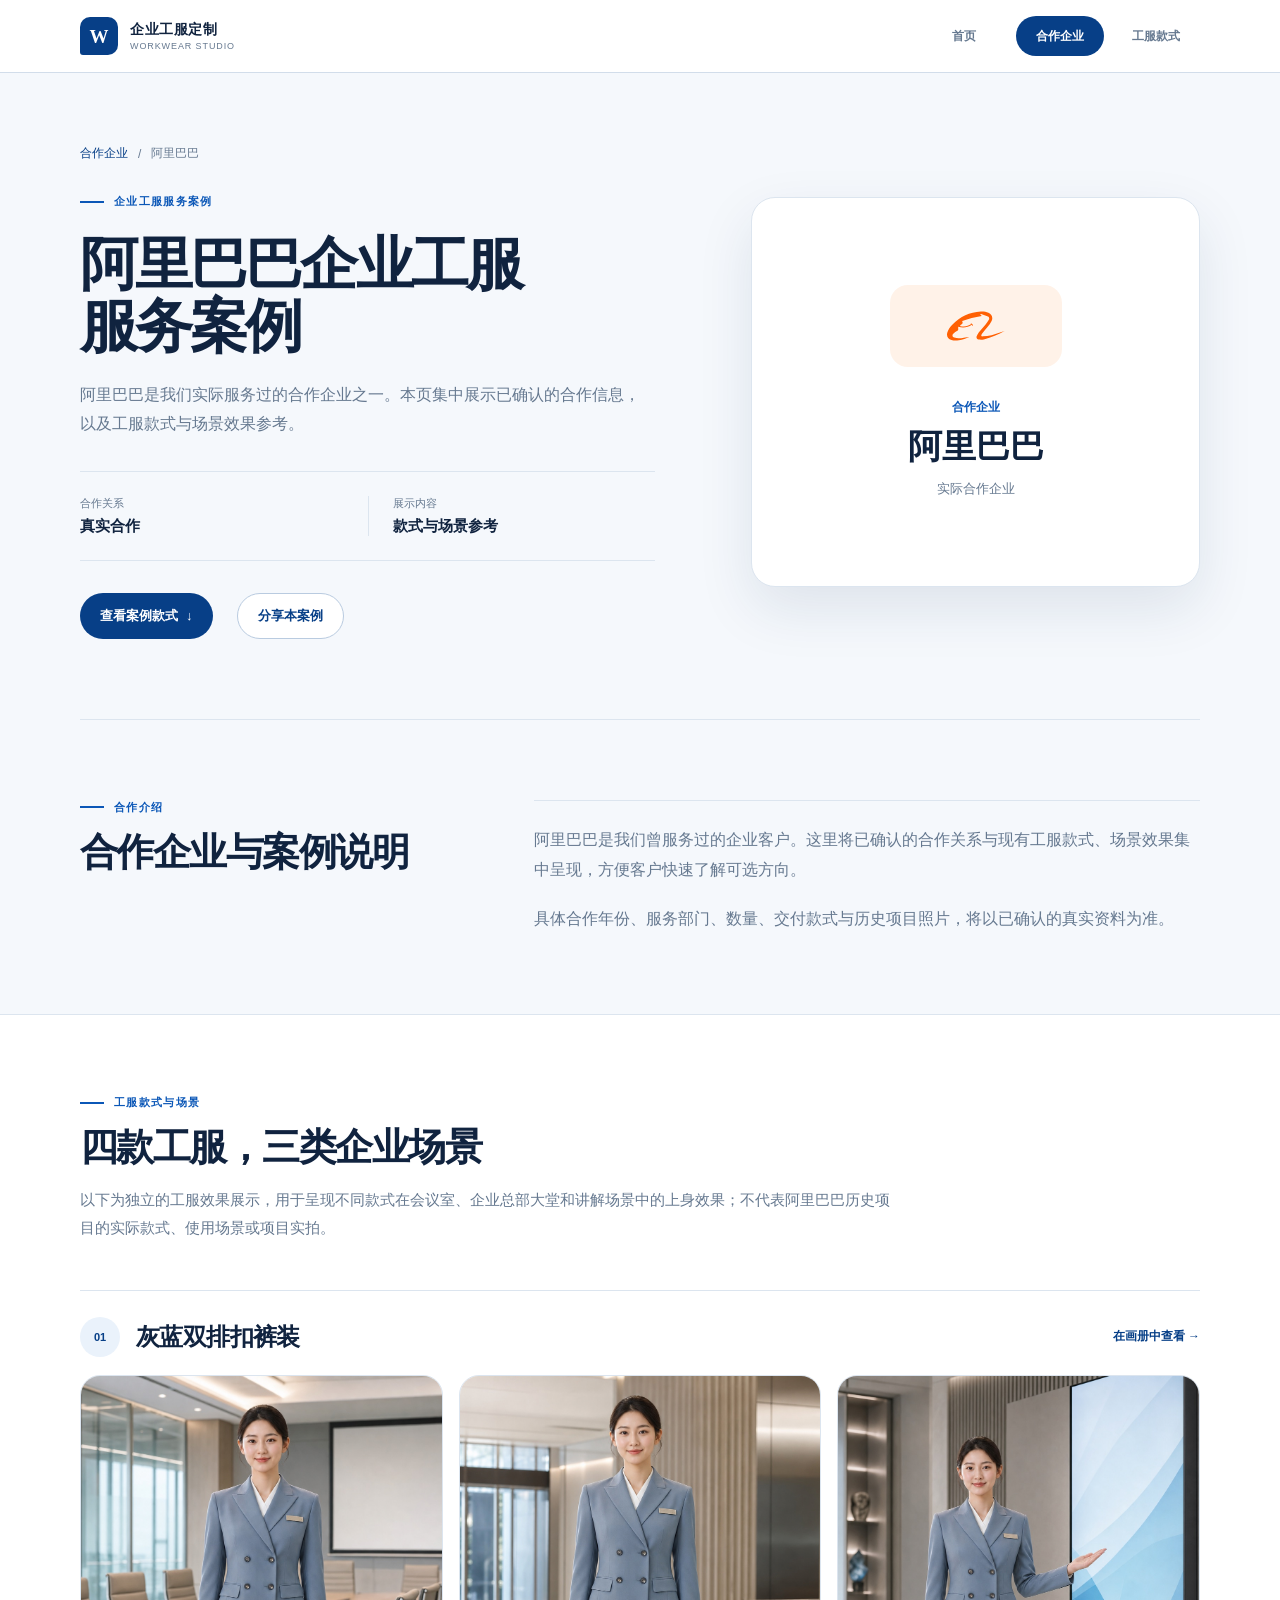
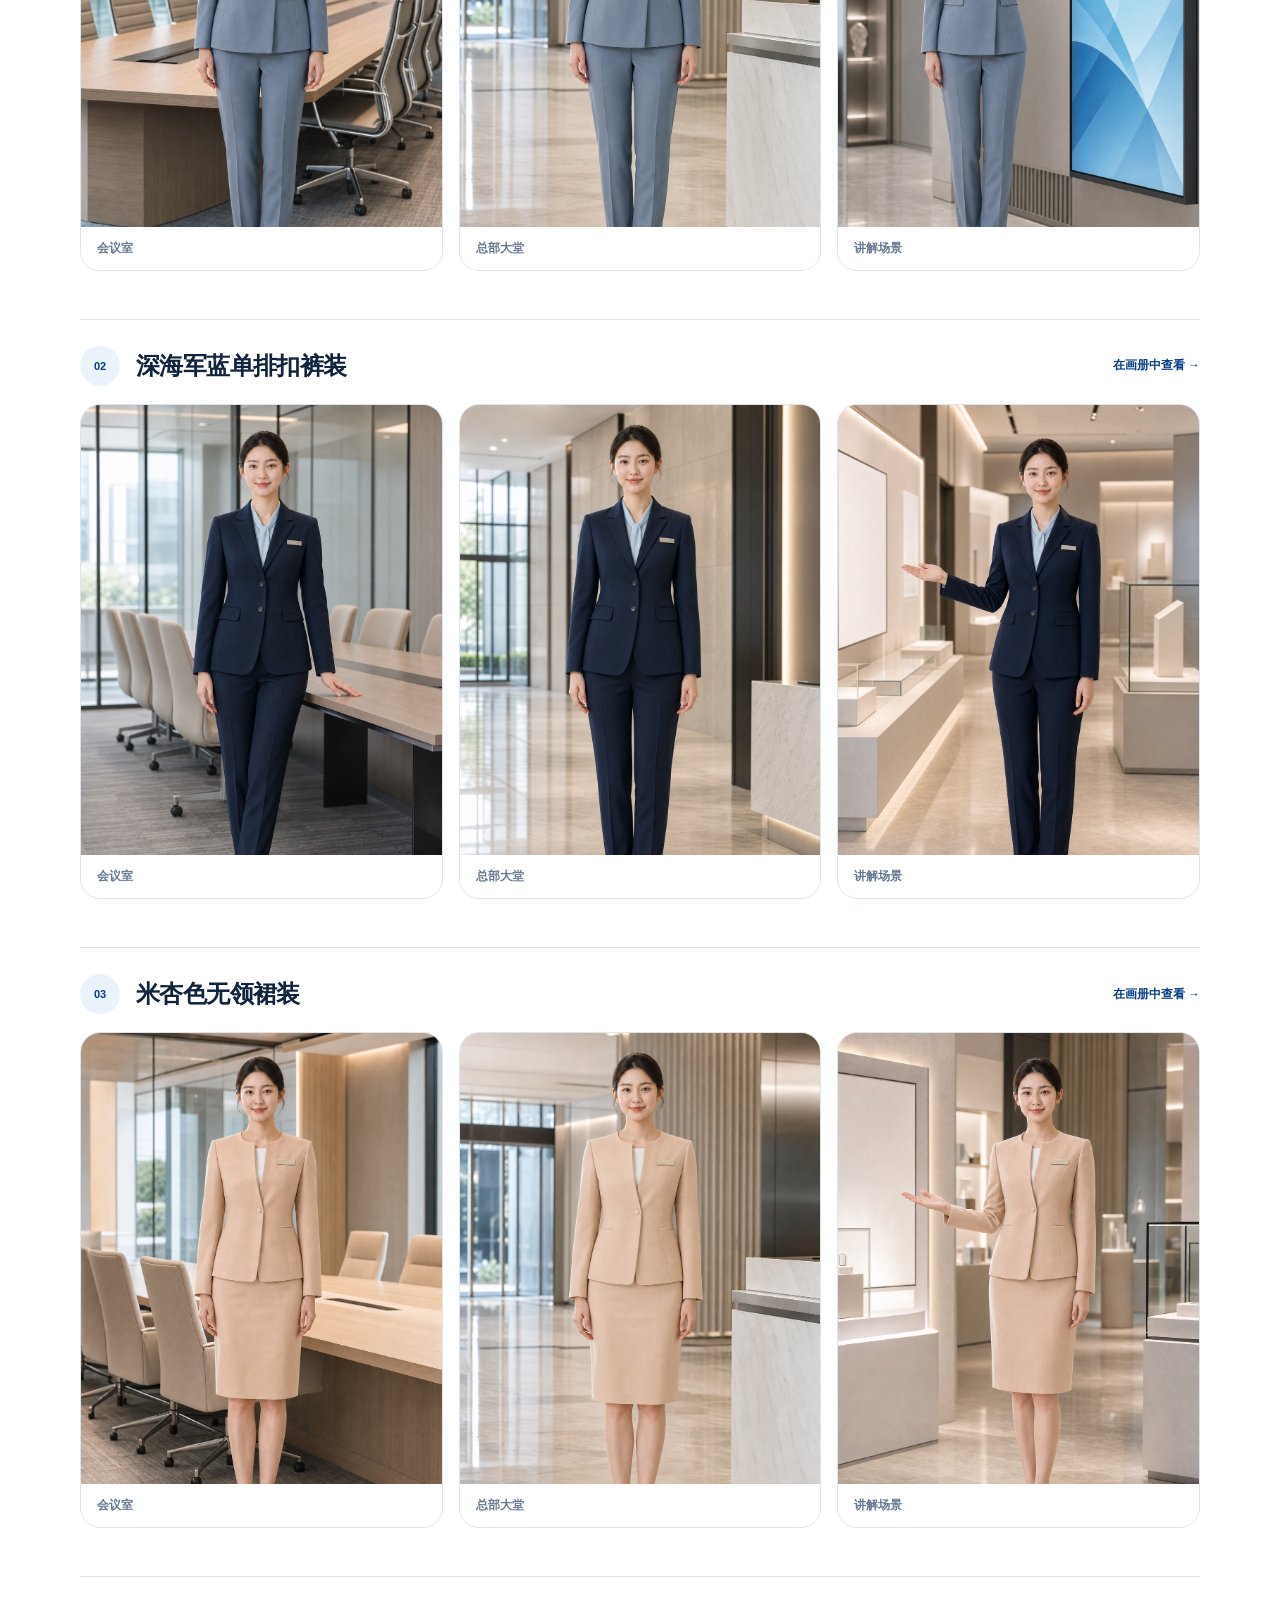
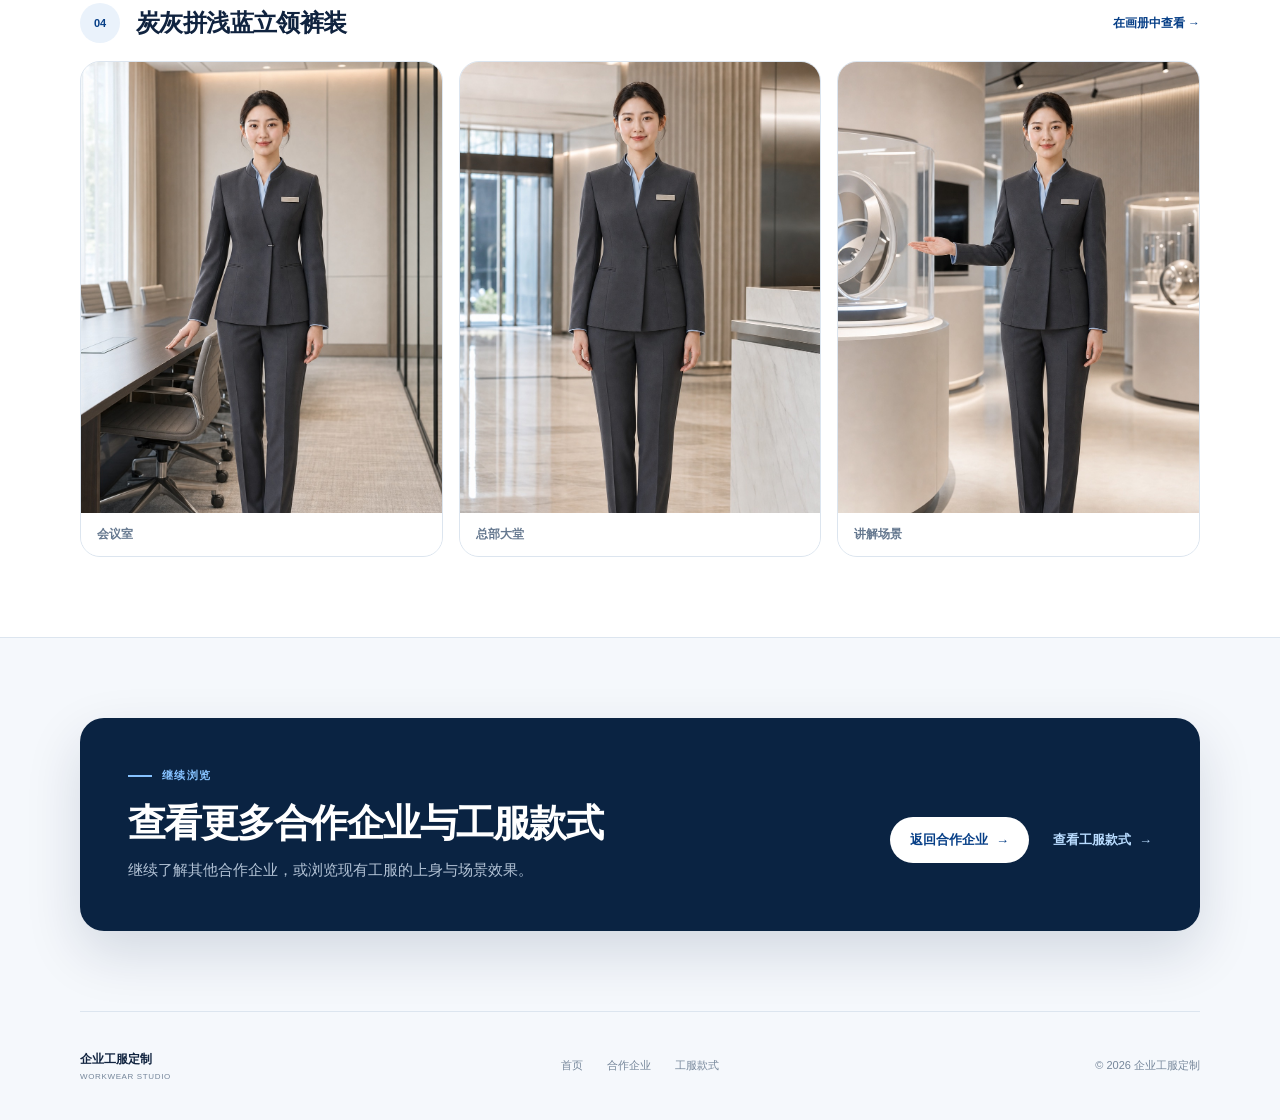
==== case-alibaba.html @ e7c402fd "完善企业案例并统一整站视觉" ====
<!doctype html>
<html lang="zh-CN">
  <head>
    <meta charset="utf-8" />
    <meta name="viewport" content="width=device-width, initial-scale=1, viewport-fit=cover" />
    <meta name="theme-color" content="#073f87" />
    <meta name="description" content="阿里巴巴企业工服服务合作案例。" />
    <meta property="og:title" content="阿里巴巴企业工服服务案例" />
    <meta property="og:description" content="查看阿里巴巴合作信息与工服款式、场景效果参考。" />
    <meta property="og:type" content="article" />
    <meta property="og:url" content="https://tingyangyan1998-web.github.io/case-alibaba.html" />
    <title>阿里巴巴企业工服服务案例</title>
    <link rel="stylesheet" href="cases.css" />
    <link rel="stylesheet" href="site-shell.css" />
    <script src="cases.js" defer></script>
  </head>
  <body>
    <a class="skip-link" href="#main">跳到案例内容</a>

    <header class="portfolio-header global-header">
      <div class="portfolio-nav global-nav">
        <a class="portfolio-brand global-brand" href="index.html" aria-label="返回网站首页">
          <span class="portfolio-mark global-mark" aria-hidden="true">W</span>
          <span class="brand-copy global-brand-copy"><b>企业工服定制</b><small>WORKWEAR STUDIO</small></span>
        </a>
        <nav class="global-tabs" aria-label="主导航">
          <a href="index.html">首页</a>
          <a class="is-active" href="cases.html" aria-current="location">合作企业</a>
          <a href="lookbook.html">工服款式</a>
        </nav>
      </div>
    </header>

    <main id="main">
      <section class="case-hero section-shell">
        <div class="case-hero-copy">
          <nav class="breadcrumb" aria-label="面包屑">
            <a href="cases.html">合作企业</a><span>/</span><span>阿里巴巴</span>
          </nav>
          <p class="overline">企业工服服务案例</p>
          <h1 class="global-page-title">阿里巴巴企业工服<br />服务案例</h1>
          <p class="case-hero-lead global-page-lead">阿里巴巴是我们实际服务过的合作企业之一。本页集中展示已确认的合作信息，以及工服款式与场景效果参考。</p>
          <dl class="case-facts">
            <div><dt>合作关系</dt><dd>真实合作</dd></div>
            <div><dt>展示内容</dt><dd>款式与场景参考</dd></div>
          </dl>
          <div class="case-hero-actions">
            <a class="primary-button" href="#caseGallery">查看案例款式 <span>↓</span></a>
            <button class="outline-button" type="button" data-share>分享本案例</button>
          </div>
        </div>

        <div class="company-identity" aria-label="阿里巴巴合作企业标识">
          <span class="identity-logo identity-logo--alibaba"><img src="brand/alibaba.svg" alt="阿里巴巴 Logo" /></span>
          <p>合作企业</p>
          <h2>阿里巴巴</h2>
          <span>实际合作企业</span>
        </div>
      </section>

      <section class="case-content section-shell" aria-labelledby="introTitle">
        <div class="chapter-intro">
          <p class="overline">合作介绍</p>
          <h2 id="introTitle">合作企业与案例说明</h2>
        </div>
        <div class="case-story">
          <p>阿里巴巴是我们曾服务过的企业客户。这里将已确认的合作关系与现有工服款式、场景效果集中呈现，方便客户快速了解可选方向。</p>
          <p>具体合作年份、服务部门、数量、交付款式与历史项目照片，将以已确认的真实资料为准。</p>
        </div>
      </section>

      <section id="caseGallery" class="case-reference" aria-labelledby="referenceTitle">
        <div class="section-shell">
          <div class="reference-heading">
            <p class="overline">工服款式与场景</p>
            <h2 id="referenceTitle">四款工服，三类企业场景</h2>
            <p>以下为独立的工服效果展示，用于呈现不同款式在会议室、企业总部大堂和讲解场景中的上身效果；不代表阿里巴巴历史项目的实际款式、使用场景或项目实拍。</p>
          </div>

          <div class="reference-catalog">
            <article class="reference-style">
              <header><span>01</span><h3>灰蓝双排扣裤装</h3><a href="lookbook.html#style=1&scene=lobby">在画册中查看 →</a></header>
              <div class="reference-scenes">
                <figure><img src="uniform-01-meeting.jpg" alt="灰蓝双排扣裤装会议室效果" loading="lazy" /><figcaption>会议室</figcaption></figure>
                <figure><img src="uniform-01-lobby.jpg" alt="灰蓝双排扣裤装总部大堂效果" loading="lazy" /><figcaption>总部大堂</figcaption></figure>
                <figure><img src="uniform-01-presentation.jpg" alt="灰蓝双排扣裤装讲解场景效果" loading="lazy" /><figcaption>讲解场景</figcaption></figure>
              </div>
            </article>

            <article class="reference-style">
              <header><span>02</span><h3>深海军蓝单排扣裤装</h3><a href="lookbook.html#style=2&scene=lobby">在画册中查看 →</a></header>
              <div class="reference-scenes">
                <figure><img src="uniform-02-meeting.jpg" alt="深海军蓝单排扣裤装会议室效果" loading="lazy" /><figcaption>会议室</figcaption></figure>
                <figure><img src="uniform-02-lobby.jpg" alt="深海军蓝单排扣裤装总部大堂效果" loading="lazy" /><figcaption>总部大堂</figcaption></figure>
                <figure><img src="uniform-02-presentation.jpg" alt="深海军蓝单排扣裤装讲解场景效果" loading="lazy" /><figcaption>讲解场景</figcaption></figure>
              </div>
            </article>

            <article class="reference-style">
              <header><span>03</span><h3>米杏色无领裙装</h3><a href="lookbook.html#style=3&scene=lobby">在画册中查看 →</a></header>
              <div class="reference-scenes">
                <figure><img src="uniform-03-meeting.jpg" alt="米杏色无领裙装会议室效果" loading="lazy" /><figcaption>会议室</figcaption></figure>
                <figure><img src="uniform-03-lobby.jpg" alt="米杏色无领裙装总部大堂效果" loading="lazy" /><figcaption>总部大堂</figcaption></figure>
                <figure><img src="uniform-03-presentation.jpg" alt="米杏色无领裙装讲解场景效果" loading="lazy" /><figcaption>讲解场景</figcaption></figure>
              </div>
            </article>

            <article class="reference-style">
              <header><span>04</span><h3>炭灰拼浅蓝立领裤装</h3><a href="lookbook.html#style=4&scene=lobby">在画册中查看 →</a></header>
              <div class="reference-scenes">
                <figure><img src="uniform-04-meeting.jpg" alt="炭灰拼浅蓝立领裤装会议室效果" loading="lazy" /><figcaption>会议室</figcaption></figure>
                <figure><img src="uniform-04-lobby.jpg" alt="炭灰拼浅蓝立领裤装总部大堂效果" loading="lazy" /><figcaption>总部大堂</figcaption></figure>
                <figure><img src="uniform-04-presentation.jpg" alt="炭灰拼浅蓝立领裤装讲解场景效果" loading="lazy" /><figcaption>讲解场景</figcaption></figure>
              </div>
            </article>
          </div>
        </div>
      </section>

      <section class="next-case section-shell">
        <div>
          <p class="overline">继续浏览</p>
          <h2>查看更多合作企业与工服款式</h2>
          <p>继续了解其他合作企业，或浏览现有工服的上身与场景效果。</p>
        </div>
        <div class="next-actions">
          <a class="primary-button" href="cases.html">返回合作企业 <span>→</span></a>
          <a class="text-button" href="lookbook.html">查看工服款式 <span>→</span></a>
        </div>
      </section>
    </main>

    <footer class="portfolio-footer">
      <div class="footer-brand"><b>企业工服定制</b><span>WORKWEAR STUDIO</span></div>
      <nav aria-label="页脚导航">
        <a href="index.html">首页</a><a href="cases.html">合作企业</a><a href="lookbook.html">工服款式</a>
      </nav>
      <p>© 2026 企业工服定制</p>
    </footer>

    <div class="case-toast" role="status" aria-live="polite"></div>
  </body>
</html>
---- cases.css ----
:root {
  color-scheme: light;
  --font-sans: -apple-system, BlinkMacSystemFont, "Segoe UI", "PingFang SC", "Hiragino Sans GB", "Microsoft YaHei", sans-serif;
  --ink: #10233f;
  --muted: #667990;
  --blue: #0b57b7;
  --blue-dark: #073f87;
  --deep: #0a2342;
  --line: #dce5ef;
  --canvas: #f5f8fc;
  --surface: #ffffff;
  --text-display: clamp(46px, 4.5vw, 60px);
  --text-section: clamp(30px, 3vw, 40px);
  --text-body: 15px;
  --space-1: 8px;
  --space-2: 16px;
  --space-3: 24px;
  --space-4: 32px;
  --space-5: 40px;
  --space-6: 48px;
  --space-8: 64px;
  --space-10: 80px;
  --radius-small: 12px;
  --radius-card: 20px;
  --container: 1120px;
}

* { box-sizing: border-box; }

html {
  scroll-behavior: smooth;
  background: var(--canvas);
}

body {
  margin: 0;
  min-width: 320px;
  color: var(--ink);
  background: var(--canvas);
  font-family: var(--font-sans);
  font-size: var(--text-body);
  -webkit-font-smoothing: antialiased;
}

img { max-width: 100%; }
a { color: inherit; }
button { font: inherit; }
button, a { -webkit-tap-highlight-color: transparent; }

button:focus-visible,
a:focus-visible {
  outline: 3px solid #82b9ff;
  outline-offset: 3px;
}

.skip-link {
  position: fixed;
  z-index: 100;
  top: 10px;
  left: 10px;
  padding: 10px 14px;
  color: #fff;
  background: var(--blue-dark);
  border-radius: 8px;
  transform: translateY(-160%);
}

.skip-link:focus { transform: translateY(0); }

.section-shell,
.portfolio-nav,
.portfolio-footer {
  width: min(var(--container), calc(100% - 48px));
  margin-inline: auto;
}

.portfolio-header {
  position: sticky;
  z-index: 30;
  top: 0;
  border-bottom: 1px solid rgba(204, 217, 231, .88);
  background: rgba(255, 255, 255, .95);
  backdrop-filter: blur(16px);
  -webkit-backdrop-filter: blur(16px);
}

.portfolio-nav {
  min-height: 72px;
  display: flex;
  align-items: center;
  justify-content: space-between;
  gap: var(--space-3);
}

.portfolio-brand {
  display: inline-flex;
  align-items: center;
  gap: 12px;
  flex: 0 0 auto;
  text-decoration: none;
}

.portfolio-mark {
  width: 38px;
  height: 38px;
  display: grid;
  place-items: center;
  border-radius: 10px 10px 10px 3px;
  color: #fff;
  background: var(--blue-dark);
  font: 700 19px/1 Georgia, serif;
}

.brand-copy { display: grid; gap: 3px; }
.brand-copy b { letter-spacing: .04em; font-size: 14px; }
.brand-copy small { color: var(--muted); letter-spacing: .1em; font-size: 9px; }

.portfolio-nav nav {
  display: flex;
  align-items: center;
  gap: var(--space-1);
}

.portfolio-nav nav a {
  min-height: 40px;
  padding: 0 15px;
  display: inline-flex;
  align-items: center;
  border-radius: 999px;
  color: var(--muted);
  text-decoration: none;
  white-space: nowrap;
  font-size: 12px;
  font-weight: 700;
}

.portfolio-nav nav a:hover { color: var(--blue-dark); background: #eaf2fb; }
.portfolio-nav nav a.is-active { color: #fff; background: var(--blue-dark); }

.overline {
  margin: 0;
  display: flex;
  align-items: center;
  gap: 10px;
  color: var(--blue);
  letter-spacing: .12em;
  font-size: 11px;
  font-weight: 750;
}

.overline::before {
  content: "";
  width: 24px;
  height: 2px;
  flex: 0 0 auto;
  background: currentColor;
}

.primary-button,
.outline-button,
.text-button {
  min-height: 46px;
  display: inline-flex;
  align-items: center;
  justify-content: center;
  gap: var(--space-1);
  border-radius: 999px;
  text-decoration: none;
  font-size: 13px;
  font-weight: 700;
  cursor: pointer;
}

.primary-button {
  padding: 0 20px;
  border: 0;
  color: #fff;
  background: var(--blue-dark);
}

.primary-button:hover { background: var(--blue); }

.outline-button {
  padding: 0 20px;
  color: var(--blue-dark);
  border: 1px solid #b9cbe0;
  background: var(--surface);
}

.outline-button:hover { border-color: var(--blue); }

.text-button {
  color: var(--blue-dark);
  background: transparent;
}

.text-button:hover { color: var(--blue); }

.archive-hero {
  padding: 88px 0 80px;
  border-bottom: 1px solid var(--line);
}

.archive-hero h1,
.case-hero h1 {
  margin: var(--space-3) 0;
  letter-spacing: -.055em;
  font-size: var(--text-display);
  line-height: 1.08;
}

.archive-hero h1 { max-width: 760px; }

.hero-lead,
.case-hero-lead {
  max-width: 680px;
  margin: 0;
  color: var(--muted);
  font-size: 16px;
  line-height: 1.85;
}

.hero-actions,
.case-hero-actions,
.next-actions {
  margin-top: var(--space-4);
  display: flex;
  align-items: center;
  gap: var(--space-3);
}

.case-list-section { padding: var(--space-10) 0; }

.section-heading {
  display: flex;
  align-items: end;
  justify-content: space-between;
  gap: var(--space-5);
}

.section-heading h2,
.lookbook-grid h2,
.inquiry-strip h2,
.chapter-intro h2,
.case-materials h2,
.next-case h2 {
  margin: 14px 0 0;
  letter-spacing: -.04em;
  font-size: var(--text-section);
  line-height: 1.2;
}

.section-heading > p {
  max-width: 360px;
  margin: 0;
  color: var(--muted);
  line-height: 1.8;
}

.company-grid {
  margin-top: var(--space-5);
  display: grid;
  grid-template-columns: repeat(3, minmax(0, 1fr));
  gap: var(--space-2);
}

.company-card {
  min-height: 132px;
  padding: var(--space-3);
  display: grid;
  grid-template-columns: 56px minmax(0, 1fr);
  align-items: center;
  gap: var(--space-2);
  border: 1px solid var(--line);
  border-radius: var(--radius-card);
  background: var(--surface);
  box-shadow: 0 10px 34px rgba(25, 54, 88, .05);
  text-decoration: none;
}

a.company-card { transition: transform .2s ease, border-color .2s ease, box-shadow .2s ease; }
a.company-card:hover {
  border-color: #b8cee6;
  box-shadow: 0 14px 40px rgba(25, 54, 88, .1);
  transform: translateY(-2px);
}

.company-logo {
  width: 56px;
  height: 56px;
  display: grid;
  place-items: center;
  overflow: hidden;
  border-radius: 14px;
}

.company-logo img { display: block; object-fit: contain; }
.company-logo--tencent { background: #edf6ff; }
.company-logo--tencent img { width: 46px; }
.company-logo--meituan { background: #ffc300; }
.company-logo--meituan img { width: 30px; height: 30px; }
.company-logo--alibaba { background: #fff2e8; }
.company-logo--alibaba img { width: 31px; height: 31px; }

.company-copy { min-width: 0; display: grid; gap: 4px; }
.company-copy small { color: #8a9db3; font-size: 10px; font-weight: 700; }
.company-copy b { font-size: 20px; }
.company-copy em { color: var(--muted); font-size: 12px; font-style: normal; }

.company-link {
  grid-column: 2;
  color: var(--blue-dark);
  font-size: 12px;
  font-weight: 700;
}

.lookbook-entry {
  padding: var(--space-10) 0;
  border-top: 1px solid var(--line);
  border-bottom: 1px solid var(--line);
  background: var(--surface);
}

.lookbook-grid {
  display: grid;
  grid-template-columns: .9fr 1.1fr;
  align-items: center;
  gap: clamp(48px, 8vw, 96px);
}

.lookbook-grid figure {
  height: 500px;
  margin: 0;
  overflow: hidden;
  border-radius: 24px;
  background: #dbe5ef;
  box-shadow: 0 22px 56px rgba(18, 53, 91, .13);
}

.lookbook-grid img {
  display: block;
  width: 100%;
  height: 100%;
  object-fit: cover;
  object-position: center top;
}

.lookbook-grid > div > p:not(.overline) {
  max-width: 520px;
  margin: var(--space-2) 0 0;
  color: var(--muted);
  line-height: 1.85;
}

.lookbook-grid .primary-button { margin-top: var(--space-4); }

.inquiry-strip,
.next-case {
  margin-top: var(--space-10);
  margin-bottom: var(--space-10);
  padding: 48px;
  display: flex;
  align-items: center;
  justify-content: space-between;
  gap: var(--space-6);
  color: #fff;
  border-radius: 24px;
  background: var(--deep);
  box-shadow: 0 22px 56px rgba(8, 31, 61, .14);
}

.inquiry-strip .overline,
.next-case .overline { color: #86c2ff; }

.inquiry-strip h2,
.next-case h2 { margin-bottom: 10px; }
.inquiry-strip > div > span,
.next-case > div > p { color: #b2c2d5; }
.next-case > div > p { max-width: 570px; margin: 0; line-height: 1.8; }
.inquiry-strip .primary-button,
.next-case .primary-button { color: var(--blue-dark); background: #fff; }
.next-case .text-button { color: #b9dcff; }

.case-hero {
  padding: 72px 0 80px;
  display: grid;
  grid-template-columns: 1fr .78fr;
  align-items: center;
  gap: clamp(48px, 8vw, 96px);
  border-bottom: 1px solid var(--line);
}

.breadcrumb {
  margin-bottom: var(--space-4);
  display: flex;
  align-items: center;
  gap: 10px;
  color: var(--muted);
  font-size: 12px;
}

.breadcrumb a { color: var(--blue-dark); text-decoration: none; }

.case-facts {
  margin: var(--space-4) 0 0;
  padding: var(--space-3) 0;
  display: grid;
  grid-template-columns: repeat(2, minmax(0, 1fr));
  border-top: 1px solid var(--line);
  border-bottom: 1px solid var(--line);
}

.case-facts > div { padding: 0 var(--space-3); border-left: 1px solid var(--line); }
.case-facts > div:first-child { padding-left: 0; border-left: 0; }
.case-facts dt { margin-bottom: 6px; color: var(--muted); font-size: 11px; }
.case-facts dd { margin: 0; font-size: 15px; font-weight: 700; }

.company-identity {
  min-height: 390px;
  padding: var(--space-6);
  display: flex;
  align-items: center;
  justify-content: center;
  flex-direction: column;
  text-align: center;
  border: 1px solid var(--line);
  border-radius: 24px;
  background: var(--surface);
  box-shadow: 0 22px 56px rgba(18, 53, 91, .1);
}

.identity-logo {
  width: 172px;
  height: 82px;
  display: grid;
  place-items: center;
  border-radius: 18px;
  background: #edf6ff;
}

.identity-logo img { width: 142px; }
.identity-logo--meituan { background: #ffc300; }
.identity-logo--meituan img { width: 54px; height: 54px; }
.identity-logo--alibaba { background: #fff2e8; }
.identity-logo--alibaba img { width: 58px; height: 58px; }
.company-identity p { margin: var(--space-4) 0 8px; color: var(--blue); font-size: 12px; font-weight: 700; }
.company-identity h2 { margin: 0 0 10px; font-size: 34px; }
.company-identity > span:last-child { color: var(--muted); font-size: 13px; }

.case-content {
  padding: var(--space-10) 0;
  display: grid;
  grid-template-columns: .7fr 1.3fr;
  gap: clamp(48px, 8vw, 96px);
}

.case-story {
  padding-top: 24px;
  border-top: 1px solid var(--line);
}

.case-story p {
  margin: 0;
  color: var(--muted);
  font-size: 16px;
  line-height: 1.9;
}

.case-story p + p { margin-top: 18px; }

.case-reference {
  scroll-margin-top: 88px;
  padding: var(--space-10) 0;
  border-top: 1px solid var(--line);
  border-bottom: 1px solid var(--line);
  background: var(--surface);
}

.reference-heading { max-width: 820px; }

.reference-heading h2 {
  margin: 14px 0 0;
  letter-spacing: -.04em;
  font-size: var(--text-section);
  line-height: 1.2;
}

.reference-heading > p:last-child {
  margin: var(--space-2) 0 0;
  color: var(--muted);
  line-height: 1.85;
}

.reference-catalog {
  margin-top: var(--space-6);
  display: grid;
  gap: var(--space-6);
}

.reference-style {
  min-width: 0;
  padding-top: var(--space-3);
  border-top: 1px solid var(--line);
}

.reference-style > header {
  display: grid;
  grid-template-columns: 40px minmax(0, 1fr) auto;
  align-items: center;
  gap: var(--space-2);
}

.reference-style > header > span {
  width: 40px;
  height: 40px;
  display: grid;
  place-items: center;
  border-radius: 50%;
  color: var(--blue-dark);
  background: #eaf2fb;
  font-size: 11px;
  font-weight: 800;
}

.reference-style h3 {
  margin: 0;
  letter-spacing: -.025em;
  font-size: 24px;
}

.reference-style header a {
  min-height: 44px;
  display: inline-flex;
  align-items: center;
  color: var(--blue-dark);
  text-decoration: none;
  font-size: 12px;
  font-weight: 700;
}

.reference-style header a:hover { color: var(--blue); }

.reference-scenes {
  margin-top: var(--space-2);
  display: grid;
  grid-template-columns: repeat(3, minmax(0, 1fr));
  gap: var(--space-2);
}

.reference-scenes figure {
  margin: 0;
  overflow: hidden;
  border: 1px solid var(--line);
  border-radius: var(--radius-card);
  background: var(--canvas);
}

.reference-scenes img {
  display: block;
  width: 100%;
  aspect-ratio: 4 / 5;
  object-fit: cover;
  object-position: center top;
}

.reference-scenes figcaption {
  padding: 13px 16px;
  color: var(--muted);
  background: var(--surface);
  font-size: 12px;
  font-weight: 700;
}

.case-materials {
  padding: 48px;
  border: 1px solid var(--line);
  border-radius: 24px;
  background: var(--surface);
}

.case-materials > div { max-width: 720px; }
.case-materials > div > p:not(.overline) { margin: var(--space-2) 0 0; color: var(--muted); line-height: 1.85; }

.portfolio-footer {
  padding: 32px 0 calc(32px + env(safe-area-inset-bottom));
  display: grid;
  grid-template-columns: 1fr auto 1fr;
  align-items: center;
  gap: var(--space-4);
  border-top: 1px solid var(--line);
  color: #75869a;
  font-size: 11px;
}

.footer-brand { display: grid; gap: 4px; }
.footer-brand b { color: var(--ink); font-size: 12px; }
.footer-brand span { letter-spacing: .08em; font-size: 8px; }
.portfolio-footer nav { display: flex; justify-content: center; gap: var(--space-3); }
.portfolio-footer nav a { min-height: 44px; display: inline-flex; align-items: center; text-decoration: none; }
.portfolio-footer nav a:hover { color: var(--blue); }
.portfolio-footer p { margin: 0; text-align: right; }

.case-toast {
  position: fixed;
  z-index: 50;
  left: 50%;
  bottom: calc(24px + env(safe-area-inset-bottom));
  max-width: calc(100% - 40px);
  padding: 11px 16px;
  border-radius: 999px;
  color: #fff;
  background: rgba(7, 63, 135, .94);
  box-shadow: 0 10px 30px rgba(4, 32, 66, .24);
  opacity: 0;
  pointer-events: none;
  transform: translate(-50%, 12px);
  transition: opacity .22s, transform .22s;
  font-size: 12px;
}

.case-toast.is-visible { opacity: 1; transform: translate(-50%, 0); }

@media (max-width: 900px) {
  .company-grid { grid-template-columns: 1fr; }
  .company-card { min-height: 112px; }
  .lookbook-grid { gap: 48px; }
  .case-hero { grid-template-columns: 1fr .7fr; gap: 48px; }
  .company-identity { min-height: 340px; padding: 32px; }
}

@media (max-width: 720px) {
  :root {
    --text-display: 38px;
    --text-section: 30px;
    --space-10: 64px;
  }

  .section-shell,
  .portfolio-nav,
  .portfolio-footer { width: min(100% - 28px, 620px); }

  .portfolio-nav { min-height: 64px; gap: 8px; }
  .brand-copy { display: none; }
  .portfolio-mark { width: 34px; height: 34px; font-size: 17px; }
  .portfolio-nav nav { gap: 4px; }
  .portfolio-nav nav a { min-height: 44px; padding: 0 10px; font-size: 11px; }

  .archive-hero { padding: 56px 0 64px; }
  .archive-hero h1, .case-hero h1 { margin: 20px 0; line-height: 1.12; }
  .hero-lead, .case-hero-lead { font-size: 14px; line-height: 1.8; }
  .overline { font-size: 10px; }
  .hero-actions, .case-hero-actions, .next-actions { margin-top: var(--space-3); gap: 18px; }
  .primary-button, .outline-button, .text-button { min-height: 44px; font-size: 12px; }

  .case-list-section { padding: 64px 0; }
  .section-heading { align-items: start; flex-direction: column; gap: var(--space-2); }
  .section-heading > p { font-size: 13px; }
  .company-grid { margin-top: var(--space-4); gap: 12px; }
  .company-card { min-height: 112px; padding: 18px; }

  .lookbook-entry { padding: 64px 0; }
  .lookbook-grid { grid-template-columns: 1fr; gap: var(--space-4); }
  .lookbook-grid figure { height: 390px; border-radius: 20px; }
  .lookbook-grid > div > p:not(.overline) { font-size: 14px; }

  .inquiry-strip,
  .next-case {
    margin-top: 64px;
    margin-bottom: 64px;
    padding: 30px 24px;
    align-items: flex-start;
    flex-direction: column;
    gap: var(--space-3);
    border-radius: 20px;
  }

  .case-hero {
    padding: 48px 0 64px;
    grid-template-columns: 1fr;
    gap: var(--space-4);
  }

  .breadcrumb { margin-bottom: var(--space-3); }
  .case-facts { grid-template-columns: 1fr; padding: 0; }
  .case-facts > div { padding: var(--space-2) 0; border-top: 1px solid var(--line); border-left: 0; }
  .case-facts > div:first-child { border-top: 0; }
  .company-identity { min-height: 270px; border-radius: 20px; }

  .case-content { padding: 64px 0; grid-template-columns: 1fr; gap: var(--space-4); }
  .case-story { padding-top: var(--space-3); }
  .case-story p { font-size: 14px; }
  .case-materials { padding: 30px 24px; border-radius: 20px; }

  .case-reference { scroll-margin-top: 72px; padding: 64px 0; }
  .reference-heading > p:last-child { font-size: 14px; }
  .reference-catalog { margin-top: var(--space-4); gap: var(--space-5); }
  .reference-style > header { grid-template-columns: 40px minmax(0, 1fr); gap: 12px; }
  .reference-style h3 { font-size: 20px; }
  .reference-style header a { grid-column: 2; min-height: 44px; }
  .reference-scenes {
    width: 100%;
    max-width: 100%;
    margin-right: 0;
    padding-right: 0;
    display: flex;
    gap: 12px;
    overflow-x: auto;
    scroll-snap-type: x proximity;
    scrollbar-width: none;
  }
  .reference-scenes::-webkit-scrollbar { display: none; }
  .reference-scenes figure { width: min(74vw, 270px); flex: 0 0 min(74vw, 270px); scroll-snap-align: start; }

  .portfolio-footer {
    padding-top: 24px;
    padding-bottom: calc(24px + env(safe-area-inset-bottom));
    grid-template-columns: 1fr;
    justify-items: center;
    gap: 18px;
    text-align: center;
  }

  .footer-brand { justify-items: center; }
  .portfolio-footer nav { flex-wrap: wrap; gap: 12px 20px; }
  .portfolio-footer p { text-align: center; }
}

@media (max-width: 390px) {
  .section-shell, .portfolio-nav, .portfolio-footer { width: calc(100% - 24px); }
  .portfolio-nav nav a { padding-inline: 8px; font-size: 10px; }
  .hero-actions, .case-hero-actions, .next-actions { display: grid; grid-template-columns: 1fr 1fr; gap: 10px; width: 100%; }
  .company-card { grid-template-columns: 48px minmax(0, 1fr); }
  .company-logo { width: 48px; height: 48px; }
  .inquiry-strip .primary-button { width: 100%; }
  .lookbook-grid figure { height: 350px; }
}

@media (prefers-reduced-motion: reduce) {
  *, *::before, *::after {
    scroll-behavior: auto !important;
    animation-duration: .01ms !important;
    transition-duration: .01ms !important;
  }
}
---- site-shell.css ----
:root {
  --site-ink: #10233f;
  --site-muted: #667990;
  --site-blue: #0b57b7;
  --site-blue-dark: #073f87;
  --site-line: #dce5ef;
  --site-canvas: #f5f8fc;
  --site-container: 1120px;
}

.global-header {
  position: sticky;
  z-index: 30;
  top: 0;
  border-bottom: 1px solid rgba(204, 217, 231, .88);
  background: rgba(255, 255, 255, .95);
  backdrop-filter: blur(16px);
  -webkit-backdrop-filter: blur(16px);
}

.global-nav.global-nav {
  width: min(var(--site-container), calc(100% - 48px));
  height: 72px;
  min-height: 72px;
  margin-inline: auto;
  display: flex;
  align-items: center;
  justify-content: space-between;
  gap: 24px;
}

.global-brand.global-brand {
  min-width: 0;
  display: inline-flex;
  align-items: center;
  gap: 12px;
  flex: 0 0 auto;
  color: var(--site-ink);
  text-decoration: none;
}

.global-mark.global-mark {
  width: 38px;
  height: 38px;
  display: grid;
  place-items: center;
  flex: 0 0 38px;
  border-radius: 10px 10px 10px 3px;
  color: #fff;
  background: var(--site-blue-dark);
  font: 700 19px/1 Georgia, serif;
}

.global-brand-copy.global-brand-copy {
  display: grid;
  gap: 3px;
}

.global-brand-copy :is(b, strong) {
  color: var(--site-ink);
  letter-spacing: .04em;
  font-size: 14px;
  line-height: 1.2;
}

.global-brand-copy small {
  color: var(--site-muted);
  letter-spacing: .1em;
  font-size: 9px;
  line-height: 1.2;
}

.global-nav .global-tabs {
  width: 280px;
  display: grid;
  grid-template-columns: repeat(3, 88px);
  align-items: center;
  gap: 8px;
}

.global-nav .global-tabs a {
  width: 88px;
  min-height: 40px;
  padding: 0;
  display: inline-flex;
  align-items: center;
  justify-content: center;
  border-radius: 999px;
  color: var(--site-muted);
  background: transparent;
  text-decoration: none;
  white-space: nowrap;
  font-size: 12px;
  font-weight: 700;
}

.global-nav .global-tabs a:hover {
  color: var(--site-blue-dark);
  background: #eaf2fb;
}

.global-nav .global-tabs a.is-active {
  color: #fff;
  background: var(--site-blue-dark);
}

h1.global-page-title {
  margin-top: 24px;
  margin-bottom: 24px;
  letter-spacing: -.05em;
  font-size: clamp(46px, 4.5vw, 60px);
  line-height: 1.08;
}

/* Keep the label above each primary-page title on one shared text rhythm. */
.home-hero .eyebrow,
.archive-hero .overline,
.intro > .eyebrow {
  margin-bottom: 0;
  font-size: 11px;
  line-height: 14px;
}

.global-page-lead.global-page-lead {
  margin-top: 0;
  margin-bottom: 0;
  color: var(--site-muted);
  font-size: 16px;
  line-height: 1.8;
}

.home-hero {
  min-height: 0;
  padding-top: 72px;
  align-items: start;
}

.archive-hero,
.catalog-shell {
  padding-top: 72px;
}

@media (max-width: 720px) {
  .global-nav.global-nav {
    width: min(100% - 28px, 620px);
    height: 64px;
    min-height: 64px;
    gap: 8px;
  }

  .global-brand-copy.global-brand-copy { display: none; }

  .global-mark.global-mark {
    width: 34px;
    height: 34px;
    flex-basis: 34px;
    font-size: 17px;
  }

  .global-nav .global-tabs {
    width: 248px;
    grid-template-columns: repeat(3, 80px);
    gap: 4px;
  }

  .global-nav .global-tabs a {
    width: 80px;
    min-height: 44px;
    padding: 0;
    font-size: 11px;
  }

  h1.global-page-title {
    margin-top: 20px;
    margin-bottom: 20px;
    font-size: 38px;
    line-height: 1.12;
  }

  .home-hero .eyebrow,
  .archive-hero .overline,
  .intro > .eyebrow {
    font-size: 10px;
    line-height: 14px;
  }

  .global-page-lead.global-page-lead {
    font-size: 14px;
    line-height: 1.8;
  }

  .home-hero,
  .archive-hero,
  .catalog-shell {
    padding-top: 48px;
  }
}

@media (max-width: 390px) {
  .global-nav.global-nav { width: calc(100% - 24px); }
}
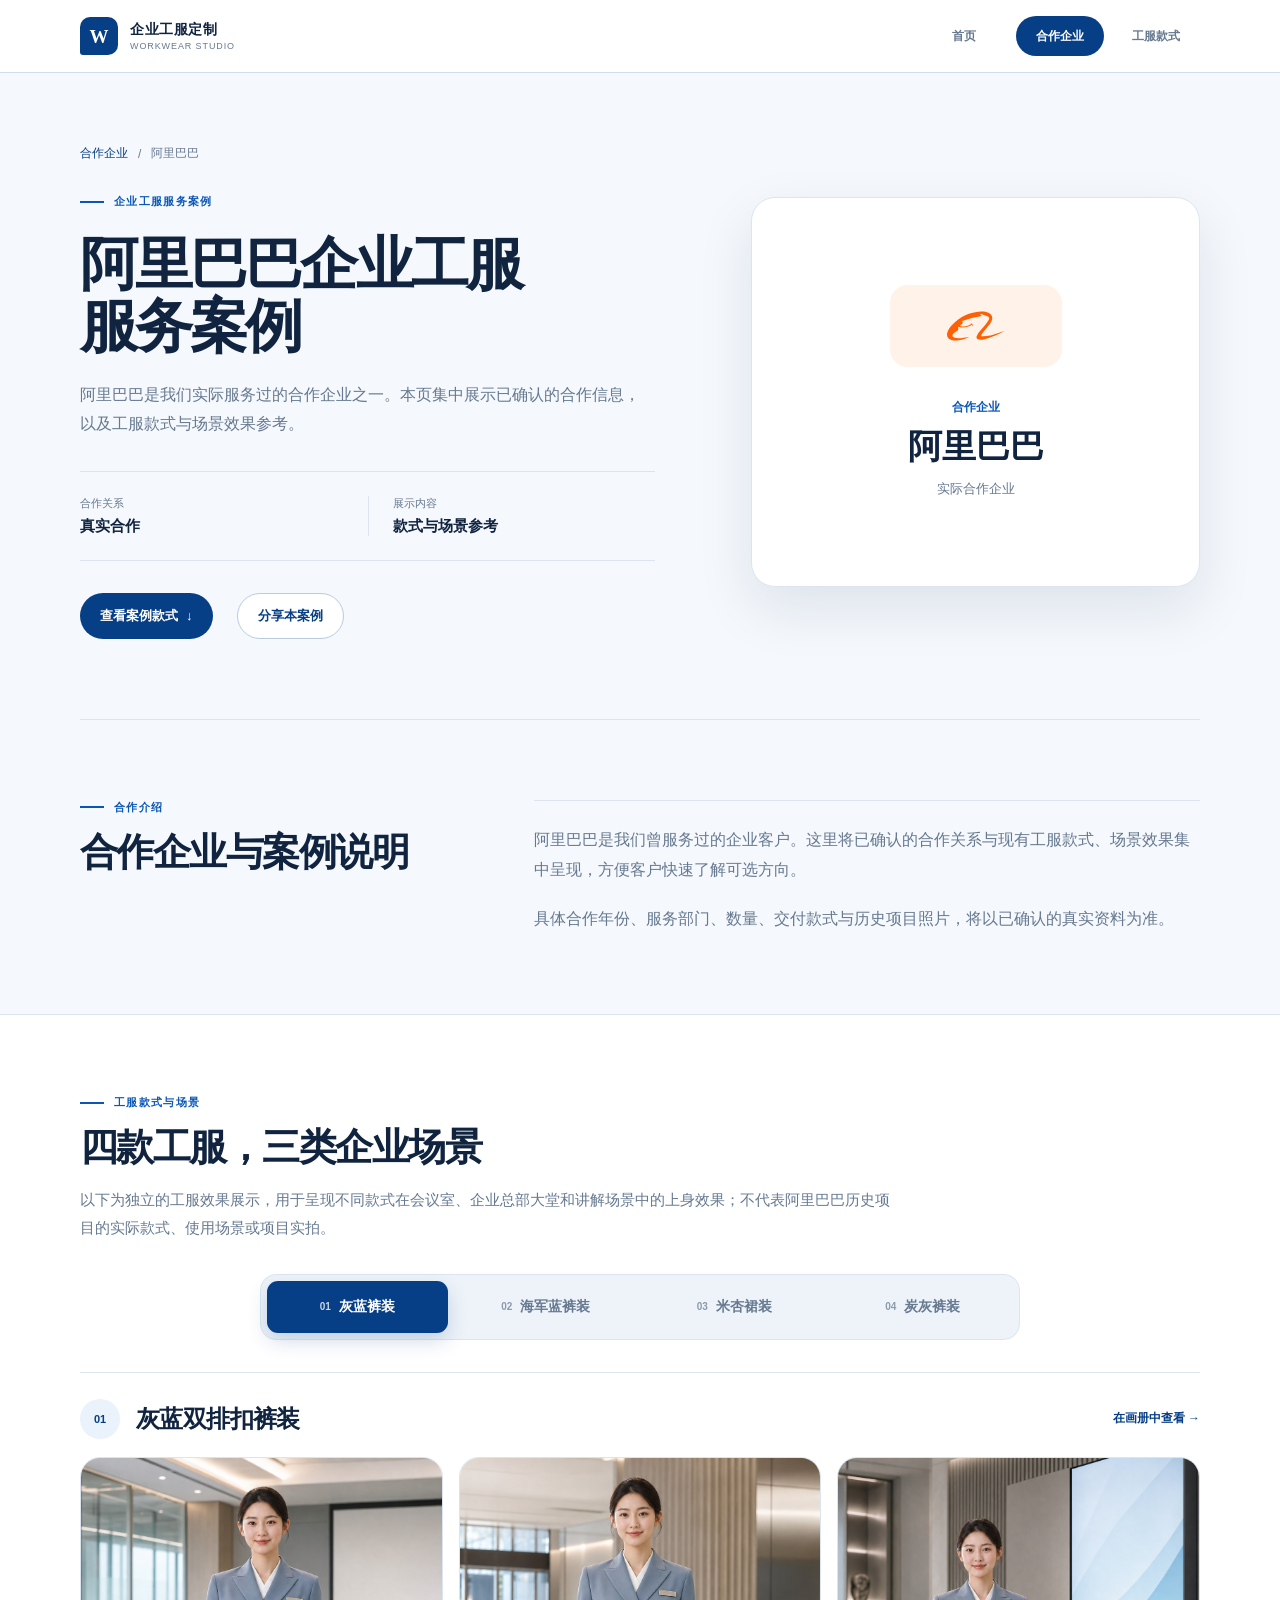
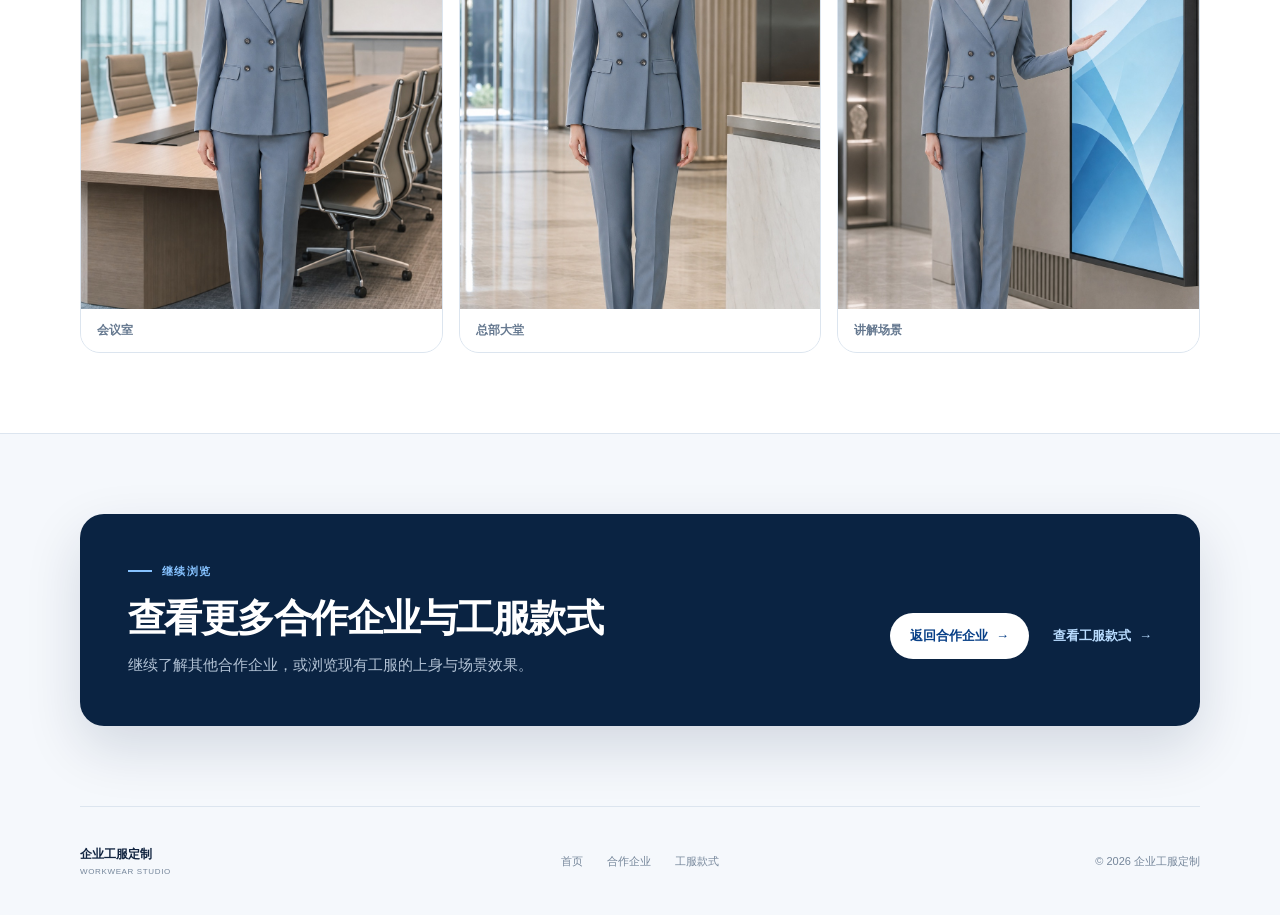
==== commit 6cda6791: "将企业案例款式改为可切换标签" ====
--- a/case-alibaba.html
+++ b/case-alibaba.html
@@ -10,9 +10,9 @@
     <meta property="og:type" content="article" />
     <meta property="og:url" content="https://tingyangyan1998-web.github.io/case-alibaba.html" />
     <title>阿里巴巴企业工服服务案例</title>
-    <link rel="stylesheet" href="cases.css" />
-    <link rel="stylesheet" href="site-shell.css" />
-    <script src="cases.js" defer></script>
+    <link rel="stylesheet" href="cases.css?v=20260830-tabs" />
+    <link rel="stylesheet" href="site-shell.css?v=e7c402f" />
+    <script src="cases.js?v=20260830-tabs" defer></script>
   </head>
   <body>
     <a class="skip-link" href="#main">跳到案例内容</a>
@@ -77,8 +77,8 @@
             <p>以下为独立的工服效果展示，用于呈现不同款式在会议室、企业总部大堂和讲解场景中的上身效果；不代表阿里巴巴历史项目的实际款式、使用场景或项目实拍。</p>
           </div>
 
-          <div class="reference-catalog">
-            <article class="reference-style">
+          <div class="reference-catalog" data-style-catalog>
+            <article class="reference-style is-active" data-style-label="灰蓝裤装">
               <header><span>01</span><h3>灰蓝双排扣裤装</h3><a href="lookbook.html#style=1&scene=lobby">在画册中查看 →</a></header>
               <div class="reference-scenes">
                 <figure><img src="uniform-01-meeting.jpg" alt="灰蓝双排扣裤装会议室效果" loading="lazy" /><figcaption>会议室</figcaption></figure>
@@ -87,7 +87,7 @@
               </div>
             </article>
 
-            <article class="reference-style">
+            <article class="reference-style" data-style-label="海军蓝裤装">
               <header><span>02</span><h3>深海军蓝单排扣裤装</h3><a href="lookbook.html#style=2&scene=lobby">在画册中查看 →</a></header>
               <div class="reference-scenes">
                 <figure><img src="uniform-02-meeting.jpg" alt="深海军蓝单排扣裤装会议室效果" loading="lazy" /><figcaption>会议室</figcaption></figure>
@@ -96,7 +96,7 @@
               </div>
             </article>
 
-            <article class="reference-style">
+            <article class="reference-style" data-style-label="米杏裙装">
               <header><span>03</span><h3>米杏色无领裙装</h3><a href="lookbook.html#style=3&scene=lobby">在画册中查看 →</a></header>
               <div class="reference-scenes">
                 <figure><img src="uniform-03-meeting.jpg" alt="米杏色无领裙装会议室效果" loading="lazy" /><figcaption>会议室</figcaption></figure>
@@ -105,7 +105,7 @@
               </div>
             </article>
 
-            <article class="reference-style">
+            <article class="reference-style" data-style-label="炭灰裤装">
               <header><span>04</span><h3>炭灰拼浅蓝立领裤装</h3><a href="lookbook.html#style=4&scene=lobby">在画册中查看 →</a></header>
               <div class="reference-scenes">
                 <figure><img src="uniform-04-meeting.jpg" alt="炭灰拼浅蓝立领裤装会议室效果" loading="lazy" /><figcaption>会议室</figcaption></figure>
--- a/cases.css
+++ b/cases.css
@@ -491,11 +491,63 @@
   line-height: 1.85;
 }
 
+.reference-tabs {
+  width: min(760px, 100%);
+  margin: var(--space-4) auto 0;
+  padding: 6px;
+  display: grid;
+  grid-template-columns: repeat(4, minmax(0, 1fr));
+  gap: 8px;
+  border: 1px solid var(--line);
+  border-radius: 16px;
+  background: #eef3f9;
+}
+
+.reference-tab {
+  min-width: 0;
+  min-height: 52px;
+  padding: 8px 12px;
+  display: flex;
+  align-items: center;
+  justify-content: center;
+  gap: 8px;
+  border: 0;
+  border-radius: 11px;
+  color: var(--muted);
+  background: transparent;
+  cursor: pointer;
+}
+
+.reference-tab span {
+  font-size: 10px;
+  font-weight: 800;
+  opacity: .72;
+}
+
+.reference-tab b {
+  overflow: hidden;
+  text-overflow: ellipsis;
+  white-space: nowrap;
+  font-size: 14px;
+}
+
+.reference-tab:hover { color: var(--blue-dark); background: #fff; }
+
+.reference-tab[aria-selected="true"] {
+  color: #fff;
+  background: var(--blue-dark);
+  box-shadow: 0 8px 20px rgba(7, 63, 135, .18);
+}
+
+.reference-tab[aria-selected="true"] span { opacity: .78; }
+
 .reference-catalog {
-  margin-top: var(--space-6);
+  margin-top: var(--space-4);
   display: grid;
   gap: var(--space-6);
 }
+
+.reference-catalog[data-style-catalog] > .reference-style:not(.is-active) { display: none; }
 
 .reference-style {
   min-width: 0;
@@ -693,7 +745,16 @@
 
   .case-reference { scroll-margin-top: 72px; padding: 64px 0; }
   .reference-heading > p:last-child { font-size: 14px; }
-  .reference-catalog { margin-top: var(--space-4); gap: var(--space-5); }
+  .reference-tabs {
+    margin-top: var(--space-3);
+    padding: 5px;
+    grid-template-columns: repeat(2, minmax(0, 1fr));
+    gap: 5px;
+    border-radius: 14px;
+  }
+  .reference-tab { min-height: 48px; padding: 7px 10px; }
+  .reference-tab b { font-size: 13px; }
+  .reference-catalog { margin-top: var(--space-3); gap: var(--space-5); }
   .reference-style > header { grid-template-columns: 40px minmax(0, 1fr); gap: 12px; }
   .reference-style h3 { font-size: 20px; }
   .reference-style header a { grid-column: 2; min-height: 44px; }
@@ -705,6 +766,7 @@
     display: flex;
     gap: 12px;
     overflow-x: auto;
+    overscroll-behavior-x: contain;
     scroll-snap-type: x proximity;
     scrollbar-width: none;
   }
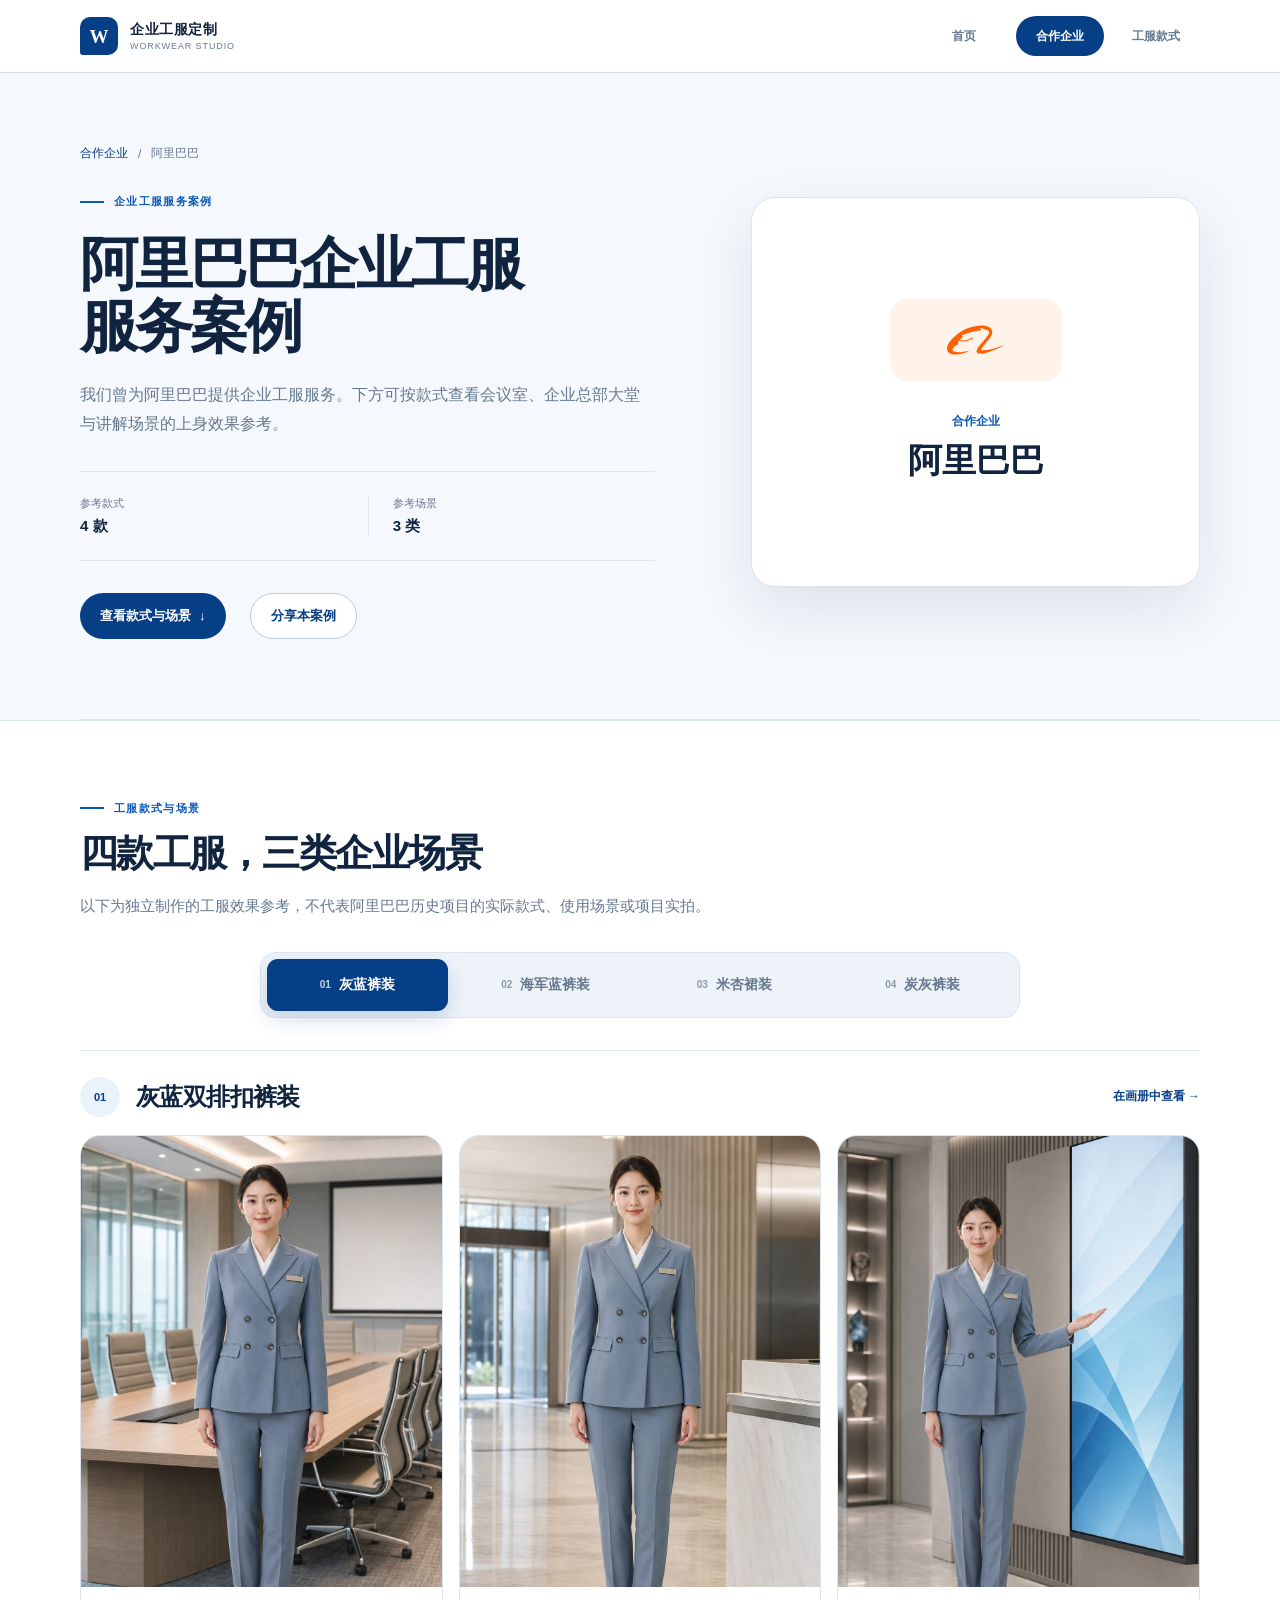
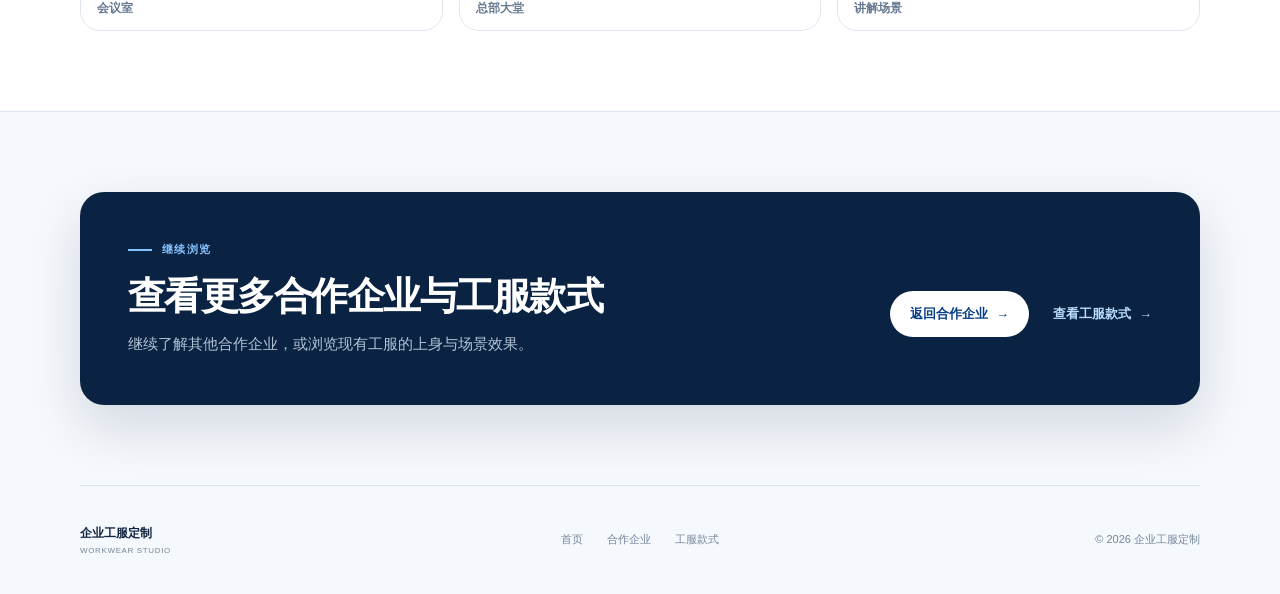
==== commit d80f5758: "精简企业案例信息并修正视觉细节" ====
--- a/case-alibaba.html
+++ b/case-alibaba.html
@@ -10,7 +10,7 @@
     <meta property="og:type" content="article" />
     <meta property="og:url" content="https://tingyangyan1998-web.github.io/case-alibaba.html" />
     <title>阿里巴巴企业工服服务案例</title>
-    <link rel="stylesheet" href="cases.css?v=20260830-tabs" />
+    <link rel="stylesheet" href="cases.css?v=20260830-refine" />
     <link rel="stylesheet" href="site-shell.css?v=e7c402f" />
     <script src="cases.js?v=20260830-tabs" defer></script>
   </head>
@@ -39,13 +39,13 @@
           </nav>
           <p class="overline">企业工服服务案例</p>
           <h1 class="global-page-title">阿里巴巴企业工服<br />服务案例</h1>
-          <p class="case-hero-lead global-page-lead">阿里巴巴是我们实际服务过的合作企业之一。本页集中展示已确认的合作信息，以及工服款式与场景效果参考。</p>
+          <p class="case-hero-lead global-page-lead">我们曾为阿里巴巴提供企业工服服务。下方可按款式查看会议室、企业总部大堂与讲解场景的上身效果参考。</p>
           <dl class="case-facts">
-            <div><dt>合作关系</dt><dd>真实合作</dd></div>
-            <div><dt>展示内容</dt><dd>款式与场景参考</dd></div>
+            <div><dt>参考款式</dt><dd>4 款</dd></div>
+            <div><dt>参考场景</dt><dd>3 类</dd></div>
           </dl>
           <div class="case-hero-actions">
-            <a class="primary-button" href="#caseGallery">查看案例款式 <span>↓</span></a>
+            <a class="primary-button" href="#caseGallery">查看款式与场景 <span>↓</span></a>
             <button class="outline-button" type="button" data-share>分享本案例</button>
           </div>
         </div>
@@ -54,18 +54,6 @@
           <span class="identity-logo identity-logo--alibaba"><img src="brand/alibaba.svg" alt="阿里巴巴 Logo" /></span>
           <p>合作企业</p>
           <h2>阿里巴巴</h2>
-          <span>实际合作企业</span>
-        </div>
-      </section>
-
-      <section class="case-content section-shell" aria-labelledby="introTitle">
-        <div class="chapter-intro">
-          <p class="overline">合作介绍</p>
-          <h2 id="introTitle">合作企业与案例说明</h2>
-        </div>
-        <div class="case-story">
-          <p>阿里巴巴是我们曾服务过的企业客户。这里将已确认的合作关系与现有工服款式、场景效果集中呈现，方便客户快速了解可选方向。</p>
-          <p>具体合作年份、服务部门、数量、交付款式与历史项目照片，将以已确认的真实资料为准。</p>
         </div>
       </section>
 
@@ -74,7 +62,7 @@
           <div class="reference-heading">
             <p class="overline">工服款式与场景</p>
             <h2 id="referenceTitle">四款工服，三类企业场景</h2>
-            <p>以下为独立的工服效果展示，用于呈现不同款式在会议室、企业总部大堂和讲解场景中的上身效果；不代表阿里巴巴历史项目的实际款式、使用场景或项目实拍。</p>
+            <p>以下为独立制作的工服效果参考，不代表阿里巴巴历史项目的实际款式、使用场景或项目实拍。</p>
           </div>
 
           <div class="reference-catalog" data-style-catalog>
--- a/cases.css
+++ b/cases.css
@@ -288,6 +288,8 @@
 .company-logo {
   width: 56px;
   height: 56px;
+  grid-row: 1 / span 2;
+  align-self: center;
   display: grid;
   place-items: center;
   overflow: hidden;
@@ -444,29 +446,7 @@
 .identity-logo--alibaba { background: #fff2e8; }
 .identity-logo--alibaba img { width: 58px; height: 58px; }
 .company-identity p { margin: var(--space-4) 0 8px; color: var(--blue); font-size: 12px; font-weight: 700; }
-.company-identity h2 { margin: 0 0 10px; font-size: 34px; }
-.company-identity > span:last-child { color: var(--muted); font-size: 13px; }
-
-.case-content {
-  padding: var(--space-10) 0;
-  display: grid;
-  grid-template-columns: .7fr 1.3fr;
-  gap: clamp(48px, 8vw, 96px);
-}
-
-.case-story {
-  padding-top: 24px;
-  border-top: 1px solid var(--line);
-}
-
-.case-story p {
-  margin: 0;
-  color: var(--muted);
-  font-size: 16px;
-  line-height: 1.9;
-}
-
-.case-story p + p { margin-top: 18px; }
+.company-identity h2 { margin: 0; font-size: 34px; }
 
 .case-reference {
   scroll-margin-top: 88px;
@@ -738,9 +718,6 @@
   .case-facts > div:first-child { border-top: 0; }
   .company-identity { min-height: 270px; border-radius: 20px; }
 
-  .case-content { padding: 64px 0; grid-template-columns: 1fr; gap: var(--space-4); }
-  .case-story { padding-top: var(--space-3); }
-  .case-story p { font-size: 14px; }
   .case-materials { padding: 30px 24px; border-radius: 20px; }
 
   .case-reference { scroll-margin-top: 72px; padding: 64px 0; }
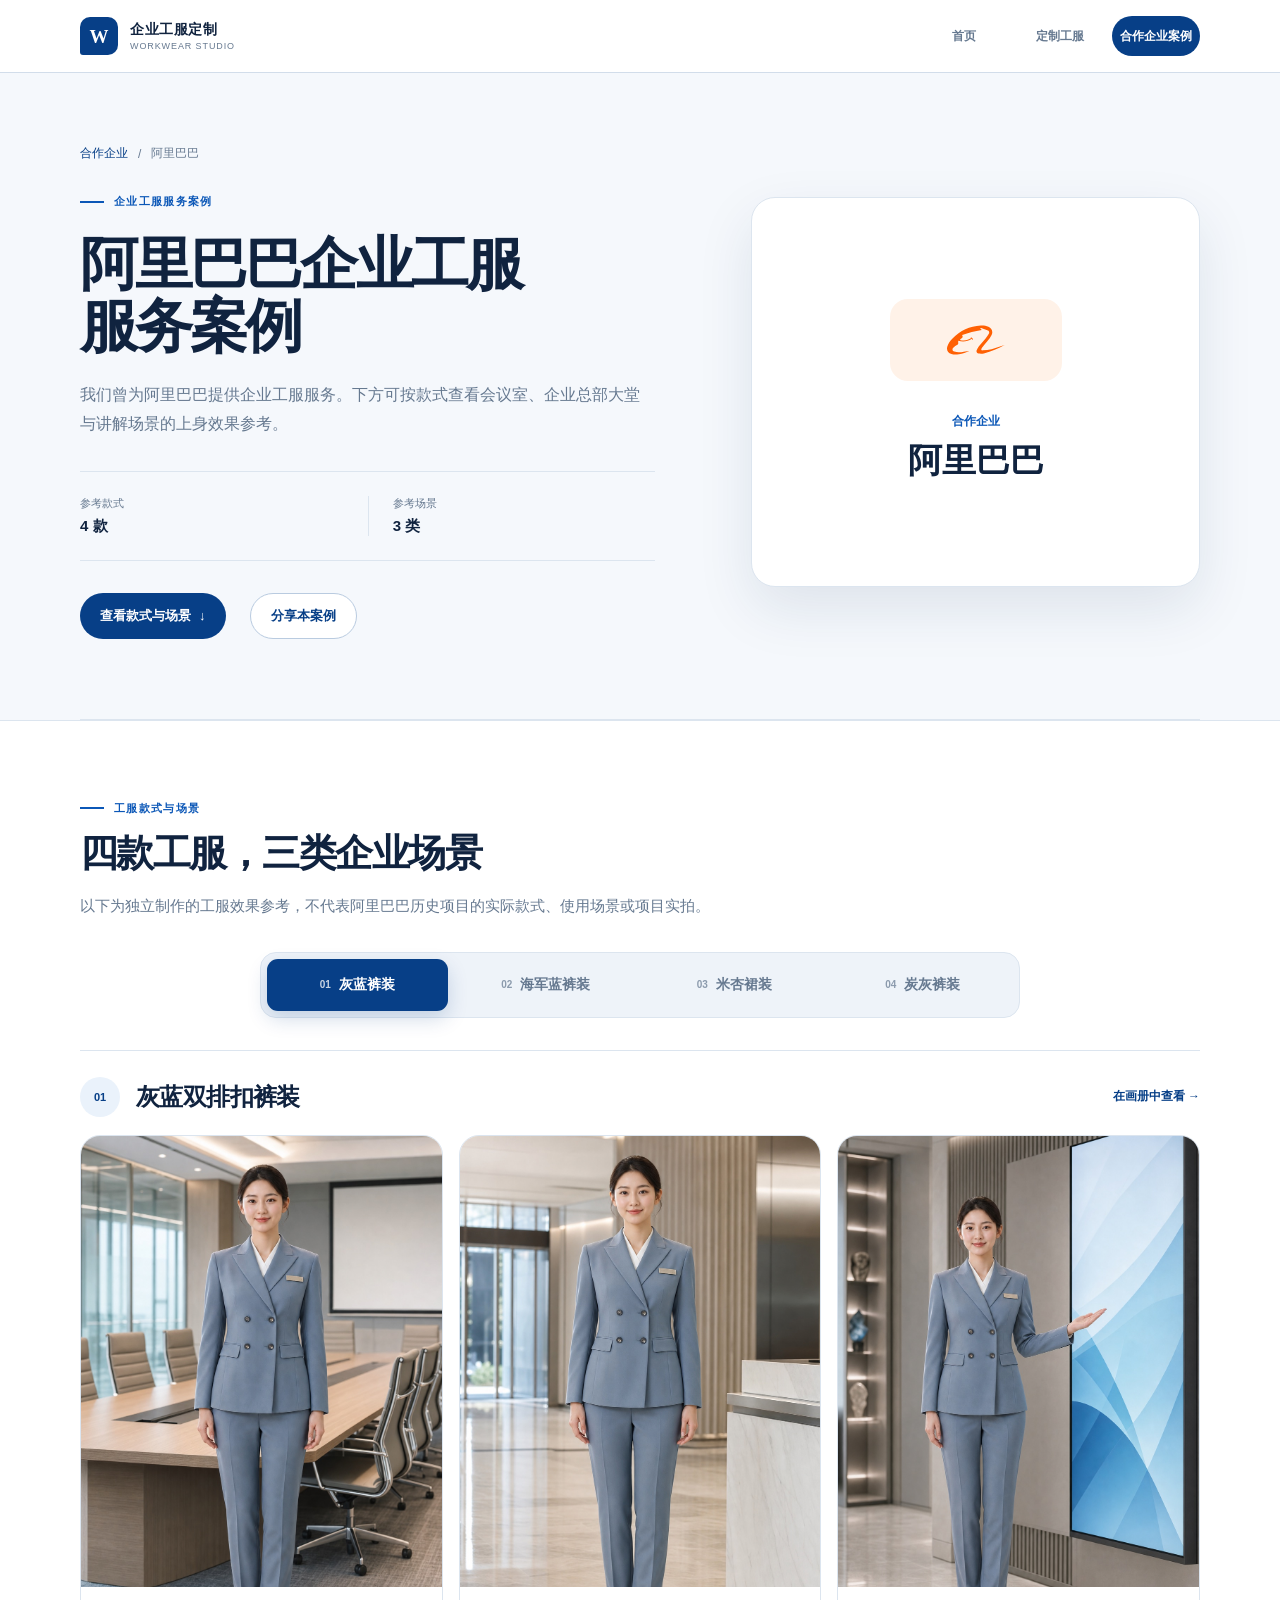
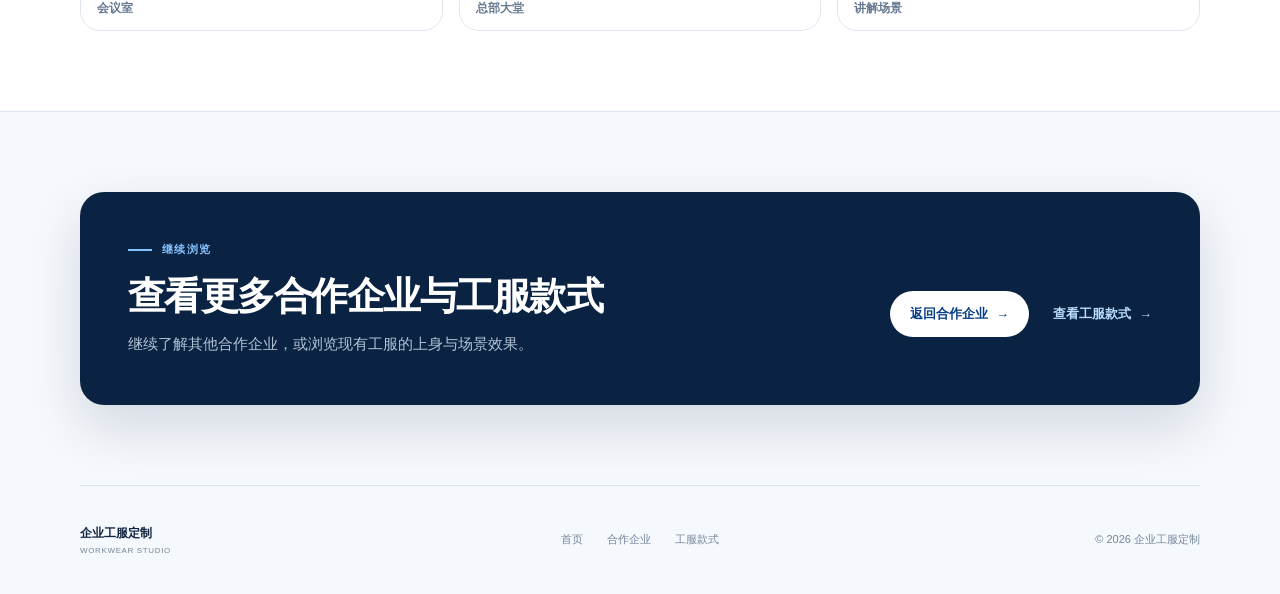
==== commit 680a49c8: "统一顶部导航顺序并补充迈瑞官方字标" ====
--- a/case-alibaba.html
+++ b/case-alibaba.html
@@ -10,9 +10,9 @@
     <meta property="og:type" content="article" />
     <meta property="og:url" content="https://tingyangyan1998-web.github.io/case-alibaba.html" />
     <title>阿里巴巴企业工服服务案例</title>
-    <link rel="stylesheet" href="cases.css?v=20260830-refine" />
+    <link rel="stylesheet" href="cases.css?v=20260831-cases-2" />
     <link rel="stylesheet" href="site-shell.css?v=e7c402f" />
-    <script src="cases.js?v=20260830-tabs" defer></script>
+    <script src="cases.js?v=20260831-cases-2" defer></script>
   </head>
   <body>
     <a class="skip-link" href="#main">跳到案例内容</a>
@@ -25,8 +25,8 @@
         </a>
         <nav class="global-tabs" aria-label="主导航">
           <a href="index.html">首页</a>
-          <a class="is-active" href="cases.html" aria-current="location">合作企业</a>
-          <a href="lookbook.html">工服款式</a>
+          <a href="lookbook.html">定制工服</a>
+          <a class="is-active" href="cases.html" aria-current="location">合作企业案例</a>
         </nav>
       </div>
     </header>
--- a/cases.css
+++ b/cases.css
@@ -527,7 +527,7 @@
   gap: var(--space-6);
 }
 
-.reference-catalog[data-style-catalog] > .reference-style:not(.is-active) { display: none; }
+.reference-catalog[data-enhanced="true"] > .reference-style:not(.is-active) { display: none; }
 
 .reference-style {
   min-width: 0;
